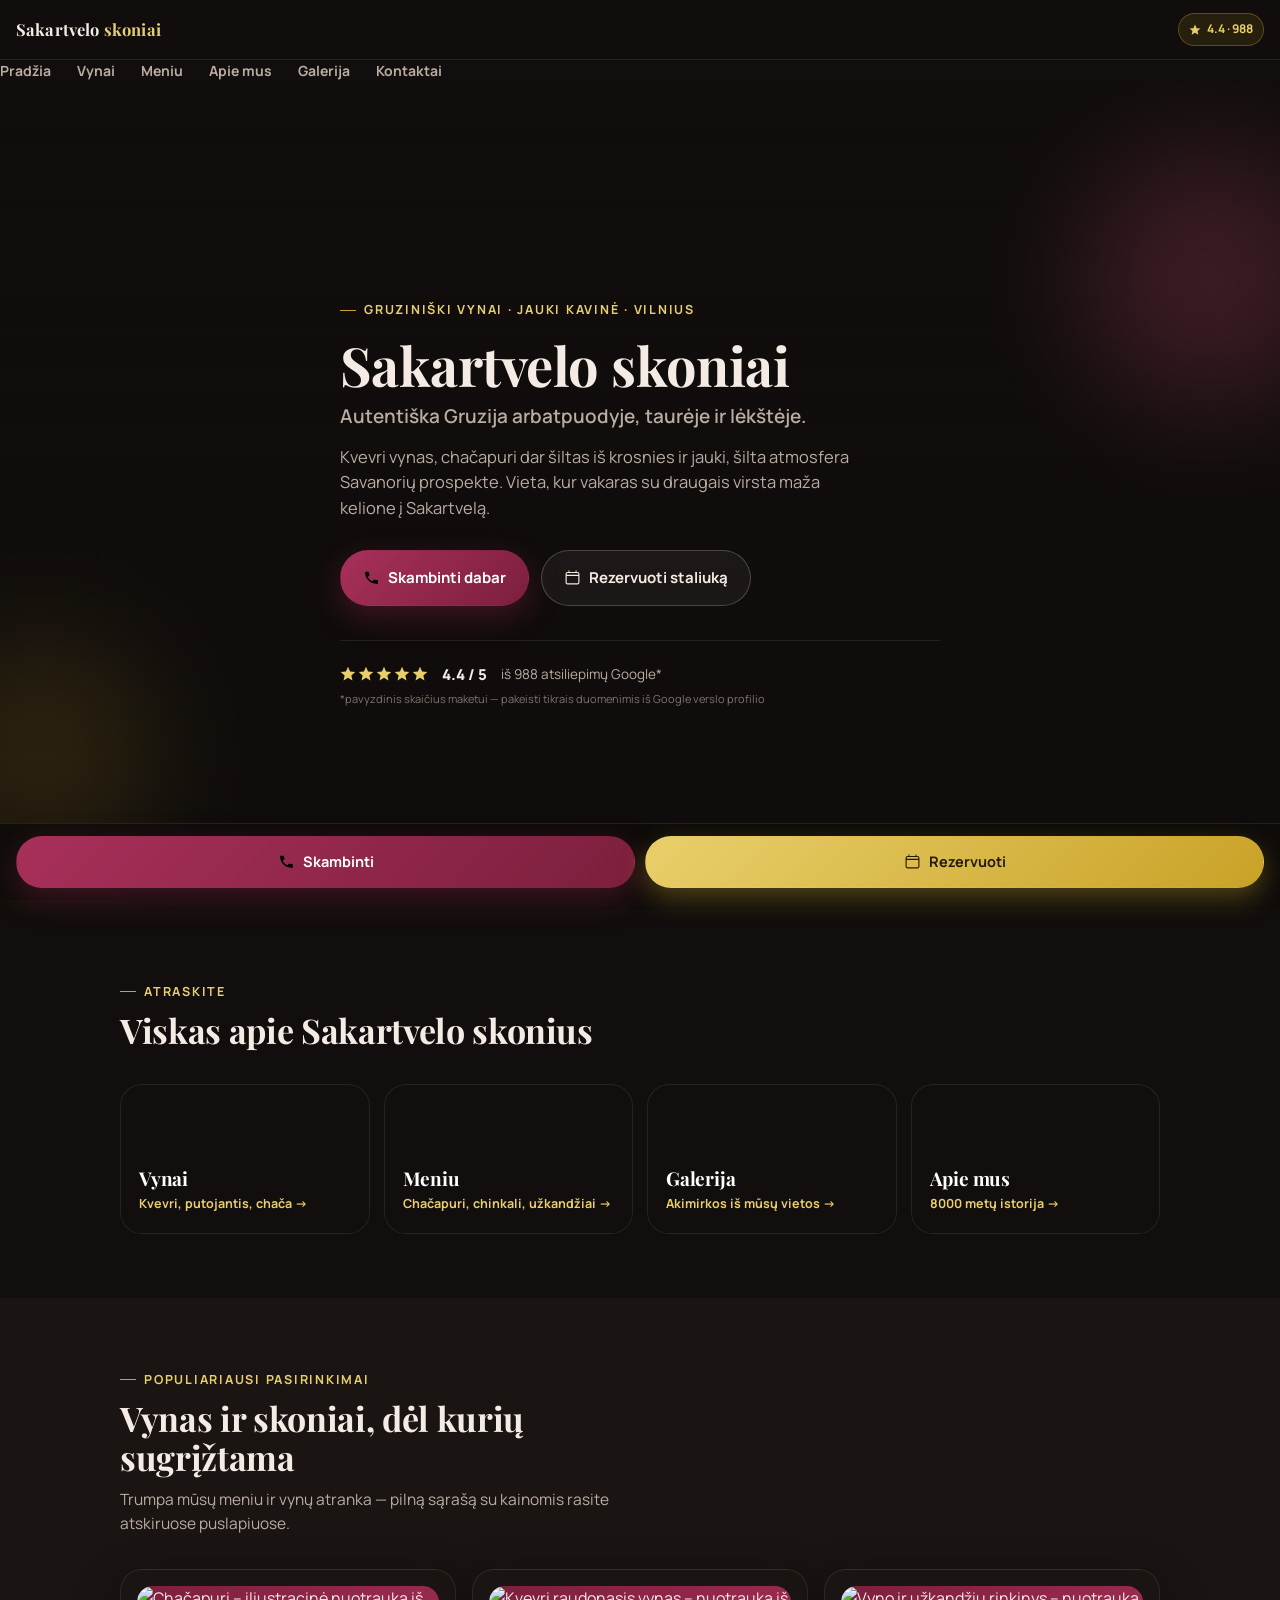
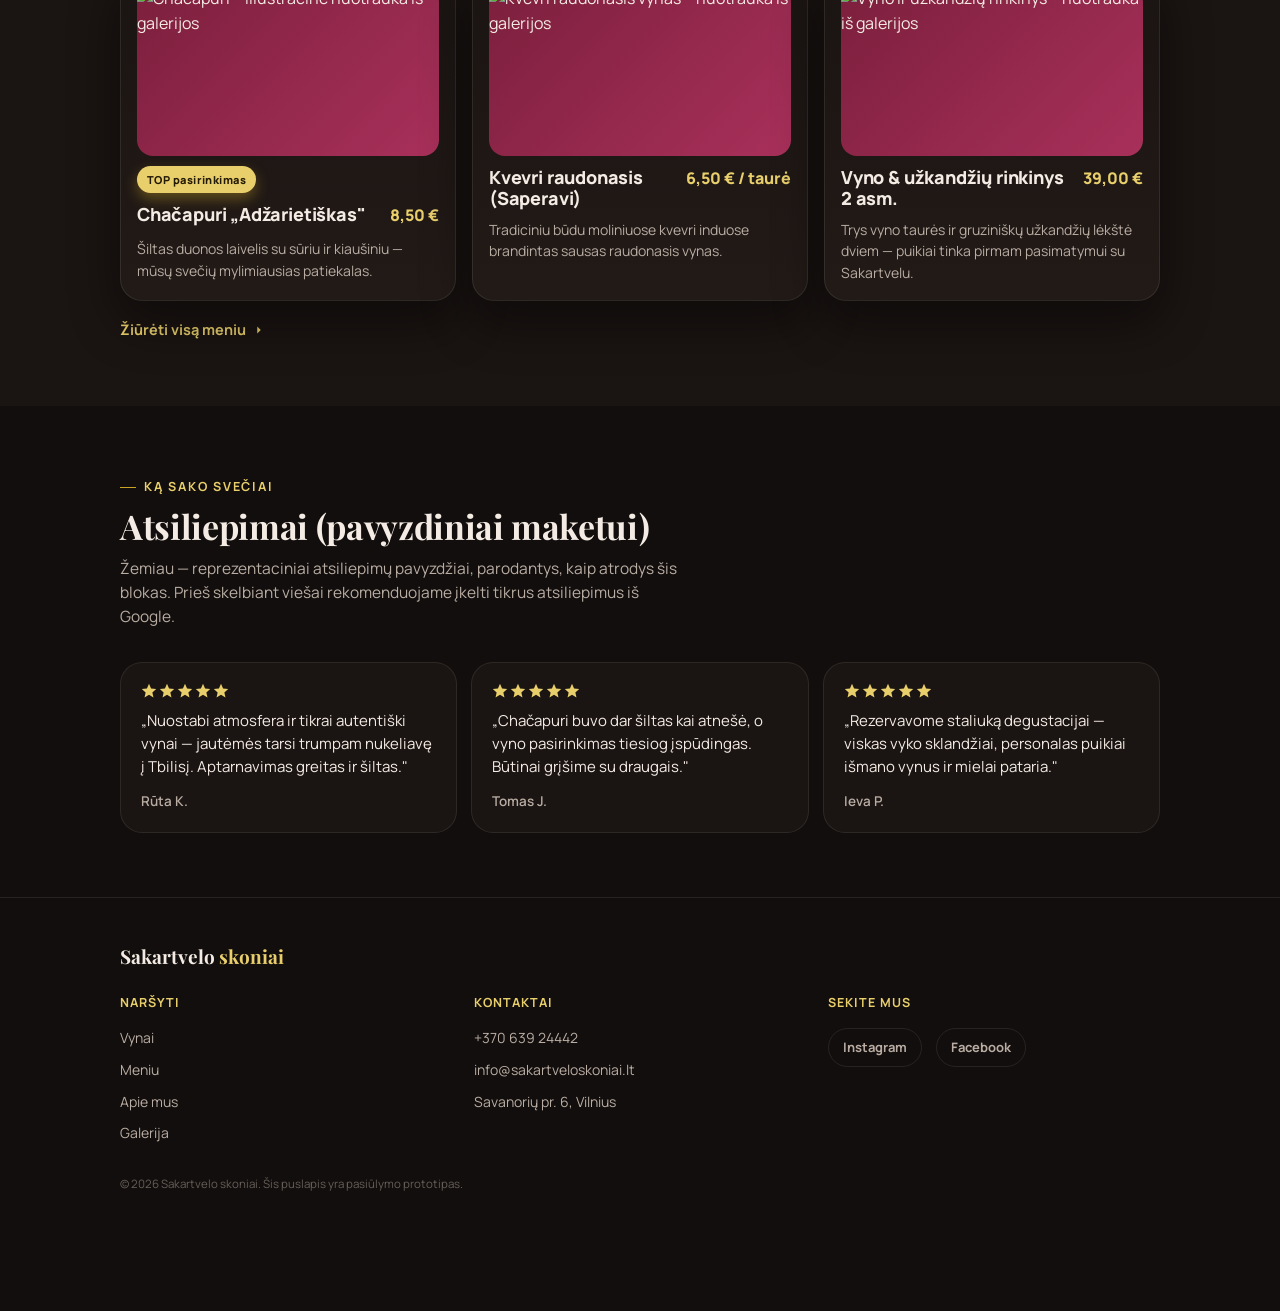
==== index.html @ 4035cf12 "Add files via upload" ====
<!DOCTYPE html>
<html lang="lt">
<head>
<meta charset="UTF-8">
<meta name="viewport" content="width=device-width, initial-scale=1, viewport-fit=cover">
<meta name="theme-color" content="#120e0d">
<title>Sakartvelo skoniai — Gruziniški vynai ir kavinė Vilniuje</title>
<meta name="description" content="Autentiški Gruzijos vynai, chačapuri ir jauki kavinės atmosfera Vilniaus širdyje. Rezervuokite staliuką arba skambinkite dabar.">
<!--
  PROTOTIPAS „Sakartvelo skoniai" svetainei — kelių puslapių maketas, dar nepaskelbtas viešai.
  Žr. README pastabas kontaktai.html apačioje arba pridedamą laišką dėl pavyzdinių/tikrų duomenų sąrašo.
  Nuotraukos šiame makete paimtos iš tikros galerijos www.sakartveloskoniai.lt/galerija/ —
  jos yra autentiškos, bet priskyrimas konkrečiam produktui yra preliminarus (žr. .photo-credit tekstus).
-->
<link rel="preconnect" href="https://fonts.googleapis.com">
<link rel="preconnect" href="https://fonts.gstatic.com" crossorigin>
<link href="https://fonts.googleapis.com/css2?family=Playfair+Display:wght@600;700;800&family=Manrope:wght@400;500;600;700;800&display=swap" rel="stylesheet">
<link rel="stylesheet" href="styles.css">
</head>
<body>

<div class="topbar">
  <a class="logo" href="index.html">Sakartvelo <span>skoniai</span></a>
  <div style="display:flex; align-items:center; gap:10px;">
    <div class="rating-pill" title="Pavyzdinis įvertinimas – pakeisti realiais duomenimis prieš paskelbiant">
      <svg viewBox="0 0 20 20"><path d="M10 1l2.6 5.9 6.4.6-4.8 4.3 1.4 6.2-5.6-3.3-5.6 3.3 1.4-6.2L1 7.5l6.4-.6z"/></svg>
      4.4 · 988
    </div>
    <button class="nav-toggle" aria-label="Meniu" aria-expanded="false"><span></span><span></span><span></span></button>
  </div>
</div>
<nav class="nav-links">
  <a href="index.html">Pradžia</a>
  <a href="vynai.html">Vynai</a>
  <a href="meniu.html">Meniu</a>
  <a href="apie-mus.html">Apie mus</a>
  <a href="galerija.html">Galerija</a>
  <a href="kontaktai.html">Kontaktai</a>
</nav>

<header class="hero has-photo" style="--photo-url:url('https://www.sakartveloskoniai.lt/wp-content/uploads/2023/03/IMG_9547-scaled.jpg');">
  <span class="blob b1" aria-hidden="true"></span>
  <span class="blob b2" aria-hidden="true"></span>
  <div class="wrap hero-content">
    <span class="eyebrow reveal">Gruziniški vynai · Jauki kavinė · Vilnius</span>
    <h1 class="reveal">Sakartvelo skoniai<span class="sub">Autentiška Gruzija arbatpuodyje, taurėje ir lėkštėje.</span></h1>
    <p class="lead reveal">Kvevri vynas, chačapuri dar šiltas iš krosnies ir jauki, šilta atmosfera Savanorių prospekte. Vieta, kur vakaras su draugais virsta maža kelione į Sakartvelą.</p>
    <div class="cta-row reveal">
      <a class="btn btn-primary" href="tel:+37063924442">
        <svg viewBox="0 0 24 24"><path d="M6.6 10.8c1.4 2.8 3.8 5.2 6.6 6.6l2.2-2.2c.3-.3.7-.4 1-.2 1.1.4 2.3.6 3.6.6.6 0 1 .4 1 1V20c0 .6-.4 1-1 1C10.1 21 3 13.9 3 5c0-.6.4-1 1-1h3.5c.6 0 1 .4 1 1 0 1.3.2 2.5.6 3.6.1.4 0 .8-.2 1z"/></svg>
        Skambinti dabar
      </a>
      <a class="btn btn-secondary" href="kontaktai.html#rezervacija">
        <svg viewBox="0 0 24 24"><path d="M7 2v2M17 2v2M3.5 9h17M5 5h14a2 2 0 012 2v12a2 2 0 01-2 2H5a2 2 0 01-2-2V7a2 2 0 012-2z" fill="none" stroke="currentColor" stroke-width="1.6"/></svg>
        Rezervuoti staliuką
      </a>
    </div>
    <div class="trust-row reveal">
      <div class="stars" aria-hidden="true">
        <svg viewBox="0 0 20 20"><path d="M10 1l2.6 5.9 6.4.6-4.8 4.3 1.4 6.2-5.6-3.3-5.6 3.3 1.4-6.2L1 7.5l6.4-.6z"/></svg>
        <svg viewBox="0 0 20 20"><path d="M10 1l2.6 5.9 6.4.6-4.8 4.3 1.4 6.2-5.6-3.3-5.6 3.3 1.4-6.2L1 7.5l6.4-.6z"/></svg>
        <svg viewBox="0 0 20 20"><path d="M10 1l2.6 5.9 6.4.6-4.8 4.3 1.4 6.2-5.6-3.3-5.6 3.3 1.4-6.2L1 7.5l6.4-.6z"/></svg>
        <svg viewBox="0 0 20 20"><path d="M10 1l2.6 5.9 6.4.6-4.8 4.3 1.4 6.2-5.6-3.3-5.6 3.3 1.4-6.2L1 7.5l6.4-.6z"/></svg>
        <svg viewBox="0 0 20 20"><path d="M10 1l2.6 5.9 6.4.6-4.8 4.3 1.4 6.2-5.6-3.3-5.6 3.3 1.4-6.2L1 7.5l6.4-.6z"/></svg>
      </div>
      <span class="num">4.4 / 5</span>
      <span class="muted">iš 988 atsiliepimų Google*</span>
    </div>
    <div class="placeholder-note">*pavyzdinis skaičius maketui — pakeisti tikrais duomenimis iš Google verslo profilio</div>
  </div>
</header>

<!-- ================= QUICK NAV ================= -->
<section>
  <div class="wrap">
    <div class="section-head reveal">
      <span class="eyebrow">Atraskite</span>
      <h2>Viskas apie Sakartvelo skonius</h2>
    </div>
    <div class="quick-grid">
      <a class="quick-card reveal" href="vynai.html" style="background-image:url('https://www.sakartveloskoniai.lt/wp-content/uploads/2023/03/dsc_7108-scaled.jpg');">
        <div><h3>Vynai</h3><span>Kvevri, putojantis, chača →</span></div>
      </a>
      <a class="quick-card reveal" href="meniu.html" style="background-image:url('https://www.sakartveloskoniai.lt/wp-content/uploads/2023/03/pastetas-ir-duoniukai.jpg');">
        <div><h3>Meniu</h3><span>Chačapuri, chinkali, užkandžiai →</span></div>
      </a>
      <a class="quick-card reveal" href="galerija.html" style="background-image:url('https://www.sakartveloskoniai.lt/wp-content/uploads/2023/03/KUZ09722-scaled.jpg');">
        <div><h3>Galerija</h3><span>Akimirkos iš mūsų vietos →</span></div>
      </a>
      <a class="quick-card reveal" href="apie-mus.html" style="background-image:url('https://www.sakartveloskoniai.lt/wp-content/uploads/2023/03/dsc_7660.jpg');">
        <div><h3>Apie mus</h3><span>8000 metų istorija →</span></div>
      </a>
    </div>
  </div>
</section>

<!-- ================= TOP PICKS TEASER ================= -->
<section class="section-alt">
  <div class="wrap">
    <div class="section-head reveal">
      <span class="eyebrow">Populiariausi pasirinkimai</span>
      <h2>Vynas ir skoniai, dėl kurių sugrįžtama</h2>
      <p>Trumpa mūsų meniu ir vynų atranka — pilną sąrašą su kainomis rasite atskiruose puslapiuose.</p>
    </div>
    <div class="menu-grid">
      <div class="menu-card reveal">
        <div class="photo"><img src="https://www.sakartveloskoniai.lt/wp-content/uploads/2023/03/KUZ07959-scaled.jpg" alt="Chačapuri – iliustracinė nuotrauka iš galerijos" loading="lazy"></div>
        <span class="top-tag" style="position:static; align-self:flex-start;">TOP pasirinkimas</span>
        <div class="row"><h3>Chačapuri „Adžarietiškas"</h3><span class="price">8,50 €</span></div>
        <p>Šiltas duonos laivelis su sūriu ir kiaušiniu — mūsų svečių mylimiausias patiekalas.</p>
      </div>
      <div class="menu-card reveal">
        <div class="photo"><img src="https://www.sakartveloskoniai.lt/wp-content/uploads/2023/03/dsc_7108-scaled.jpg" alt="Kvevri raudonasis vynas – nuotrauka iš galerijos" loading="lazy"></div>
        <div class="row"><h3>Kvevri raudonasis (Saperavi)</h3><span class="price">6,50 € / taurė</span></div>
        <p>Tradiciniu būdu moliniuose kvevri induose brandintas sausas raudonasis vynas.</p>
      </div>
      <div class="menu-card reveal">
        <div class="photo"><img src="https://www.sakartveloskoniai.lt/wp-content/uploads/2023/03/sakartvelo-skoniai-scaled.jpg" alt="Vyno ir užkandžių rinkinys – nuotrauka iš galerijos" loading="lazy"></div>
        <div class="row"><h3>Vyno & užkandžių rinkinys 2 asm.</h3><span class="price">39,00 €</span></div>
        <p>Trys vyno taurės ir gruziniškų užkandžių lėkštė dviem — puikiai tinka pirmam pasimatymui su Sakartvelu.</p>
      </div>
    </div>
    <a class="link-more reveal" href="meniu.html">Žiūrėti visą meniu <svg viewBox="0 0 24 24"><path d="M9 6l6 6-6 6"/></svg></a>
  </div>
</section>

<!-- ================= REVIEWS ================= -->
<section id="atsiliepimai">
  <div class="wrap">
    <div class="section-head reveal">
      <span class="eyebrow">Ką sako svečiai</span>
      <h2>Atsiliepimai (pavyzdiniai maketui)</h2>
      <p>Žemiau — reprezentaciniai atsiliepimų pavyzdžiai, parodantys, kaip atrodys šis blokas. Prieš skelbiant viešai rekomenduojame įkelti tikrus atsiliepimus iš Google.</p>
    </div>
    <div class="review-grid">
      <div class="review-card reveal">
        <div class="stars" aria-hidden="true"><svg viewBox="0 0 20 20"><path d="M10 1l2.6 5.9 6.4.6-4.8 4.3 1.4 6.2-5.6-3.3-5.6 3.3 1.4-6.2L1 7.5l6.4-.6z"/></svg><svg viewBox="0 0 20 20"><path d="M10 1l2.6 5.9 6.4.6-4.8 4.3 1.4 6.2-5.6-3.3-5.6 3.3 1.4-6.2L1 7.5l6.4-.6z"/></svg><svg viewBox="0 0 20 20"><path d="M10 1l2.6 5.9 6.4.6-4.8 4.3 1.4 6.2-5.6-3.3-5.6 3.3 1.4-6.2L1 7.5l6.4-.6z"/></svg><svg viewBox="0 0 20 20"><path d="M10 1l2.6 5.9 6.4.6-4.8 4.3 1.4 6.2-5.6-3.3-5.6 3.3 1.4-6.2L1 7.5l6.4-.6z"/></svg><svg viewBox="0 0 20 20"><path d="M10 1l2.6 5.9 6.4.6-4.8 4.3 1.4 6.2-5.6-3.3-5.6 3.3 1.4-6.2L1 7.5l6.4-.6z"/></svg></div>
        <p class="quote">„Nuostabi atmosfera ir tikrai autentiški vynai — jautėmės tarsi trumpam nukeliavę į Tbilisį. Aptarnavimas greitas ir šiltas."</p>
        <div class="who">Rūta K.</div>
      </div>
      <div class="review-card reveal">
        <div class="stars" aria-hidden="true"><svg viewBox="0 0 20 20"><path d="M10 1l2.6 5.9 6.4.6-4.8 4.3 1.4 6.2-5.6-3.3-5.6 3.3 1.4-6.2L1 7.5l6.4-.6z"/></svg><svg viewBox="0 0 20 20"><path d="M10 1l2.6 5.9 6.4.6-4.8 4.3 1.4 6.2-5.6-3.3-5.6 3.3 1.4-6.2L1 7.5l6.4-.6z"/></svg><svg viewBox="0 0 20 20"><path d="M10 1l2.6 5.9 6.4.6-4.8 4.3 1.4 6.2-5.6-3.3-5.6 3.3 1.4-6.2L1 7.5l6.4-.6z"/></svg><svg viewBox="0 0 20 20"><path d="M10 1l2.6 5.9 6.4.6-4.8 4.3 1.4 6.2-5.6-3.3-5.6 3.3 1.4-6.2L1 7.5l6.4-.6z"/></svg><svg viewBox="0 0 20 20"><path d="M10 1l2.6 5.9 6.4.6-4.8 4.3 1.4 6.2-5.6-3.3-5.6 3.3 1.4-6.2L1 7.5l6.4-.6z"/></svg></div>
        <p class="quote">„Chačapuri buvo dar šiltas kai atnešė, o vyno pasirinkimas tiesiog įspūdingas. Būtinai grįšime su draugais."</p>
        <div class="who">Tomas J.</div>
      </div>
      <div class="review-card reveal">
        <div class="stars" aria-hidden="true"><svg viewBox="0 0 20 20"><path d="M10 1l2.6 5.9 6.4.6-4.8 4.3 1.4 6.2-5.6-3.3-5.6 3.3 1.4-6.2L1 7.5l6.4-.6z"/></svg><svg viewBox="0 0 20 20"><path d="M10 1l2.6 5.9 6.4.6-4.8 4.3 1.4 6.2-5.6-3.3-5.6 3.3 1.4-6.2L1 7.5l6.4-.6z"/></svg><svg viewBox="0 0 20 20"><path d="M10 1l2.6 5.9 6.4.6-4.8 4.3 1.4 6.2-5.6-3.3-5.6 3.3 1.4-6.2L1 7.5l6.4-.6z"/></svg><svg viewBox="0 0 20 20"><path d="M10 1l2.6 5.9 6.4.6-4.8 4.3 1.4 6.2-5.6-3.3-5.6 3.3 1.4-6.2L1 7.5l6.4-.6z"/></svg><svg viewBox="0 0 20 20"><path d="M10 1l2.6 5.9 6.4.6-4.8 4.3 1.4 6.2-5.6-3.3-5.6 3.3 1.4-6.2L1 7.5l6.4-.6z"/></svg></div>
        <p class="quote">„Rezervavome staliuką degustacijai — viskas vyko sklandžiai, personalas puikiai išmano vynus ir mielai pataria."</p>
        <div class="who">Ieva P.</div>
      </div>
    </div>
  </div>
</section>

<!-- ================= FOOTER ================= -->
<footer>
  <div class="wrap">
    <div class="f-logo">Sakartvelo <span>skoniai</span></div>
    <div class="f-cols">
      <div>
        <h4>Naršyti</h4>
        <a href="vynai.html">Vynai</a>
        <a href="meniu.html">Meniu</a>
        <a href="apie-mus.html">Apie mus</a>
        <a href="galerija.html">Galerija</a>
      </div>
      <div>
        <h4>Kontaktai</h4>
        <a href="tel:+37063924442">+370 639 24442</a>
        <a href="mailto:info@sakartveloskoniai.lt">info@sakartveloskoniai.lt</a>
        <a href="kontaktai.html">Savanorių pr. 6, Vilnius</a>
      </div>
      <div>
        <h4>Sekite mus</h4>
        <div class="f-social">
          <a href="https://www.instagram.com/sakartvelo_skoniai" target="_blank" rel="noopener">Instagram</a>
          <a href="https://www.facebook.com/Sakartveloskoniai" target="_blank" rel="noopener">Facebook</a>
        </div>
      </div>
    </div>
    <p class="fine">© 2026 Sakartvelo skoniai. Šis puslapis yra pasiūlymo prototipas.</p>
  </div>
</footer>

<div class="sticky-cta">
  <a class="btn btn-primary" href="tel:+37063924442">
    <svg viewBox="0 0 24 24"><path d="M6.6 10.8c1.4 2.8 3.8 5.2 6.6 6.6l2.2-2.2c.3-.3.7-.4 1-.2 1.1.4 2.3.6 3.6.6.6 0 1 .4 1 1V20c0 .6-.4 1-1 1C10.1 21 3 13.9 3 5c0-.6.4-1 1-1h3.5c.6 0 1 .4 1 1 0 1.3.2 2.5.6 3.6.1.4 0 .8-.2 1z"/></svg>
    Skambinti
  </a>
  <a class="btn btn-gold" href="kontaktai.html#rezervacija">
    <svg viewBox="0 0 24 24"><path d="M7 2v2M17 2v2M3.5 9h17M5 5h14a2 2 0 012 2v12a2 2 0 01-2 2H5a2 2 0 01-2-2V7a2 2 0 012-2z" fill="none" stroke="currentColor" stroke-width="1.6"/></svg>
    Rezervuoti
  </a>
</div>

<script src="script.js"></script>
</body>
</html>
---- styles.css ----
/* ===================================================================
   Sakartvelo skoniai — shared styles for the multi-page prototype.
   =================================================================== */
:root{
  --bg:#120e0d;
  --bg-alt:#1a1412;
  --bg-alt-2:#221a17;
  --wine:#7c1f3d;
  --wine-light:#a8305a;
  --wine-glow:#ff5f8f;
  --gold:#c9a227;
  --gold-light:#e9cf6b;
  --text:#f4ece4;
  --text-muted:#b9ada3;
  --border:rgba(244,236,228,0.09);
  --shadow:0 20px 50px rgba(0,0,0,0.45);
  --radius-lg:22px;
  --radius-md:16px;
  --radius-sm:12px;
  --bar-h:78px;
  --nav-h:60px;
}

*{box-sizing:border-box; margin:0; padding:0;}
html{-webkit-text-size-adjust:100%; scroll-behavior:smooth;}
@media (prefers-reduced-motion: reduce){
  html{scroll-behavior:auto;}
  *{animation-duration:0.001ms !important; animation-iteration-count:1 !important; transition-duration:0.001ms !important;}
}

body{
  background:var(--bg);
  color:var(--text);
  font-family:'Manrope', system-ui, -apple-system, "Segoe UI", sans-serif;
  line-height:1.55;
  overflow-x:hidden;
  padding-bottom:calc(var(--bar-h) + env(safe-area-inset-bottom));
  padding-top:var(--nav-h);
  -webkit-font-smoothing:antialiased;
}

img{max-width:100%; display:block;}
a{color:inherit;}
button{font-family:inherit;}

h1,h2,h3{
  font-family:'Playfair Display', Georgia, serif;
  font-weight:700;
  line-height:1.15;
  letter-spacing:-0.01em;
}

.wrap{
  width:100%;
  max-width:1080px;
  margin:0 auto;
  padding:0 20px;
}

.eyebrow{
  display:inline-flex;
  align-items:center;
  gap:8px;
  font-size:12.5px;
  font-weight:700;
  letter-spacing:0.14em;
  text-transform:uppercase;
  color:var(--gold-light);
}
.eyebrow::before{
  content:"";
  width:16px; height:1px;
  background:var(--gold);
  display:inline-block;
}

/* ---------- Top nav ---------- */
.topbar{
  position:fixed; top:0; left:0; right:0; z-index:300;
  height:var(--nav-h);
  display:flex; align-items:center; justify-content:space-between;
  padding:0 16px;
  background:rgba(18,14,13,0.82);
  backdrop-filter:blur(14px);
  -webkit-backdrop-filter:blur(14px);
  border-bottom:1px solid var(--border);
}
.topbar .logo{
  font-family:'Playfair Display', serif;
  font-weight:700;
  font-size:16.5px;
  letter-spacing:0.01em;
  white-space:nowrap;
  text-decoration:none;
}
.topbar .logo span{color:var(--gold-light);}

.nav-toggle{
  display:flex; flex-direction:column; justify-content:center; gap:5px;
  width:38px; height:38px;
  background:rgba(244,236,228,0.06);
  border:1px solid var(--border);
  border-radius:10px;
  cursor:pointer;
}
.nav-toggle span{width:16px; height:2px; background:var(--text); margin:0 auto; border-radius:2px;}

.nav-links{
  position:fixed;
  top:var(--nav-h); left:0; right:0;
  background:rgba(15,12,11,0.98);
  backdrop-filter:blur(16px);
  border-bottom:1px solid var(--border);
  display:flex; flex-direction:column;
  padding:8px 16px 18px;
  transform:translateY(-8px);
  opacity:0;
  pointer-events:none;
  transition:opacity .2s ease, transform .2s ease;
  z-index:290;
}
.nav-links.open{opacity:1; transform:translateY(0); pointer-events:auto;}
.nav-links a{
  padding:13px 6px;
  font-weight:700;
  font-size:15px;
  border-bottom:1px solid var(--border);
  text-decoration:none;
  color:var(--text-muted);
}
.nav-links a:last-child{border-bottom:none;}
.nav-links a.active, .nav-links a:hover{color:var(--gold-light);}

@media (min-width:860px){
  .nav-toggle{display:none;}
  .nav-links{
    position:static;
    flex-direction:row;
    background:none;
    backdrop-filter:none;
    border:none;
    padding:0;
    opacity:1; transform:none; pointer-events:auto;
    gap:26px;
  }
  .nav-links a{padding:0; border-bottom:none; font-size:14px;}
  .nav-links a.active{color:var(--gold-light);}
  .nav-links a.active::after{
    content:""; display:block; height:2px; margin-top:4px;
    background:var(--gold);
  }
}

.rating-pill{
  display:flex; align-items:center; gap:6px;
  background:rgba(201,162,39,0.12);
  border:1px solid rgba(201,162,39,0.35);
  color:var(--gold-light);
  font-size:12px; font-weight:700;
  padding:6px 10px;
  border-radius:999px;
  white-space:nowrap;
}
.rating-pill svg{width:12px; height:12px; fill:var(--gold-light);}

/* ---------- Hero (home) ---------- */
.hero{
  position:relative;
  min-height:100svh;
  min-height:92vh;
  display:flex;
  flex-direction:column;
  justify-content:center;
  padding:64px 0 56px;
  overflow:hidden;
  isolation:isolate;
}
.hero::before{
  content:"";
  position:absolute; inset:-10%;
  background:
    radial-gradient(60% 45% at 18% 12%, rgba(124,31,61,0.55), transparent 60%),
    radial-gradient(55% 40% at 88% 8%, rgba(201,162,39,0.22), transparent 60%),
    radial-gradient(70% 55% at 50% 100%, rgba(124,31,61,0.35), transparent 60%),
    linear-gradient(180deg, #150f0e 0%, #0f0c0b 100%);
  z-index:-2;
}
.hero.has-photo::before{
  background:
    linear-gradient(180deg, rgba(15,12,11,0.55) 0%, rgba(15,12,11,0.92) 85%),
    var(--photo-url, none);
  background-size:cover;
  background-position:center;
}
.hero .blob{
  position:absolute; border-radius:50%; filter:blur(60px); opacity:0.5; z-index:-1;
  animation:float 14s ease-in-out infinite;
}
.hero .blob.b1{width:260px; height:260px; background:var(--wine-glow); top:8%; right:-60px; opacity:0.18;}
.hero .blob.b2{width:220px; height:220px; background:var(--gold); bottom:6%; left:-70px; opacity:0.16; animation-delay:-6s;}
@keyframes float{
  0%,100%{transform:translateY(0) translateX(0);}
  50%{transform:translateY(-22px) translateX(14px);}
}

.hero-content{max-width:640px;}
.hero h1{
  font-size:clamp(34px, 8.5vw, 54px);
  margin:14px 0 16px;
}
.hero h1 .sub{
  display:block;
  font-family:'Manrope', sans-serif;
  font-weight:600;
  font-size:clamp(15px, 3.6vw, 19px);
  color:var(--text-muted);
  margin-top:10px;
  letter-spacing:0;
}
.hero p.lead{
  font-size:16.5px;
  color:var(--text-muted);
  max-width:52ch;
  margin-bottom:30px;
}

/* ---------- Page hero (inner pages: shorter, with photo) ---------- */
.page-hero{
  position:relative;
  min-height:46vh;
  display:flex; flex-direction:column; justify-content:flex-end;
  padding:40px 0 34px;
  isolation:isolate;
  overflow:hidden;
}
.page-hero::before{
  content:"";
  position:absolute; inset:0;
  background:
    linear-gradient(180deg, rgba(15,12,11,0.35) 0%, rgba(15,12,11,0.96) 92%),
    var(--photo-url);
  background-size:cover;
  background-position:var(--photo-pos, center);
  z-index:-1;
}
.page-hero h1{font-size:clamp(30px, 7vw, 44px);}
.page-hero p{color:var(--text-muted); margin-top:10px; max-width:56ch; font-size:15.5px;}

.cta-row{display:flex; gap:12px; flex-wrap:wrap;}
.btn{
  display:inline-flex; align-items:center; justify-content:center; gap:8px;
  font-family:'Manrope', sans-serif;
  font-weight:700;
  font-size:15px;
  padding:15px 22px;
  border-radius:999px;
  border:1px solid transparent;
  cursor:pointer;
  text-decoration:none;
  transition:transform .18s ease, box-shadow .18s ease, background .18s ease;
  white-space:nowrap;
}
.btn:active{transform:scale(0.96);}
.btn-primary{
  background:linear-gradient(135deg, var(--wine-light), var(--wine));
  color:#fff;
  box-shadow:0 10px 30px rgba(124,31,61,0.45);
}
.btn-primary:hover{box-shadow:0 14px 36px rgba(124,31,61,0.6);}
.btn-secondary{
  background:rgba(244,236,228,0.05);
  border-color:rgba(244,236,228,0.22);
  color:var(--text);
}
.btn-secondary:hover{background:rgba(244,236,228,0.1);}
.btn-gold{
  background:linear-gradient(135deg, var(--gold-light), var(--gold));
  color:#241b06;
  box-shadow:0 10px 26px rgba(201,162,39,0.35);
}
.btn svg{width:17px; height:17px; flex-shrink:0;}

.trust-row{
  display:flex; align-items:center; gap:14px; flex-wrap:wrap;
  margin-top:34px;
  padding-top:22px;
  border-top:1px solid var(--border);
}
.stars{display:flex; gap:2px;}
.stars svg{width:16px; height:16px; fill:var(--gold-light);}
.trust-row .num{font-weight:800; font-size:15px;}
.trust-row .muted{color:var(--text-muted); font-size:13.5px;}
.placeholder-note{
  font-size:11px; color:var(--text-muted); opacity:0.65; margin-top:4px;
}

/* ---------- Reveal animation (progressive enhancement) ---------- */
.reveal{opacity:1; transform:none;}
.js .reveal{opacity:0; transform:translateY(28px); transition:opacity .7s cubic-bezier(.2,.7,.3,1), transform .7s cubic-bezier(.2,.7,.3,1);}
.js .reveal.is-visible{opacity:1; transform:translateY(0);}

/* ---------- Section shared ---------- */
section{padding:64px 0;}
.section-head{margin-bottom:34px; max-width:560px;}
.section-head h2{font-size:clamp(26px, 6vw, 34px); margin-top:10px;}
.section-head p{color:var(--text-muted); margin-top:10px; font-size:15.5px;}
.section-alt{background:var(--bg-alt);}

.link-more{
  display:inline-flex; align-items:center; gap:6px;
  color:var(--gold-light); font-weight:700; font-size:14.5px;
  text-decoration:none; margin-top:18px;
}
.link-more svg{width:14px; height:14px; fill:var(--gold-light);}

/* ---------- Quick nav cards (home) ---------- */
.quick-grid{display:grid; grid-template-columns:1fr; gap:14px;}
.quick-card{
  position:relative;
  border-radius:var(--radius-lg);
  overflow:hidden;
  height:150px;
  border:1px solid var(--border);
  text-decoration:none;
  display:flex; align-items:flex-end;
  padding:18px;
  background-size:cover;
  background-position:center;
  isolation:isolate;
}
.quick-card::before{
  content:"";
  position:absolute; inset:0;
  background:linear-gradient(180deg, rgba(18,14,13,0.15), rgba(18,14,13,0.92));
  z-index:-1;
}
.quick-card h3{font-size:19px; color:#fff;}
.quick-card span{font-size:12.5px; color:var(--gold-light); font-weight:700;}
@media (min-width:640px){ .quick-grid{grid-template-columns:repeat(2,1fr);} }
@media (min-width:960px){ .quick-grid{grid-template-columns:repeat(4,1fr);} }

/* ---------- Menu / product cards ---------- */
.menu-grid{
  display:grid;
  grid-template-columns:1fr;
  gap:16px;
}
.menu-card{
  position:relative;
  background:linear-gradient(180deg, var(--bg-alt), var(--bg-alt-2));
  border:1px solid var(--border);
  border-radius:var(--radius-lg);
  padding:16px;
  display:flex;
  flex-direction:column;
  gap:10px;
  box-shadow:var(--shadow);
}
.menu-card .photo{
  width:100%; height:170px;
  border-radius:var(--radius-md);
  position:relative;
  overflow:hidden;
  background:linear-gradient(135deg, var(--wine), var(--wine-light));
}
.menu-card .photo img{
  width:100%; height:100%; object-fit:cover;
  transition:transform .5s ease;
}
.menu-card:hover .photo img{transform:scale(1.05);}
.menu-card .top-tag{
  position:absolute; top:12px; left:12px; z-index:2;
  background:var(--gold-light);
  color:#241b06;
  font-size:11px; font-weight:800;
  letter-spacing:0.04em;
  padding:5px 10px;
  border-radius:999px;
  box-shadow:0 6px 14px rgba(201,162,39,0.4);
}
.menu-card .row{display:flex; justify-content:space-between; align-items:baseline; gap:10px;}
.menu-card h3{font-size:18px; font-family:'Manrope',sans-serif; font-weight:800;}
.menu-card .price{font-weight:800; color:var(--gold-light); font-size:16px; white-space:nowrap;}
.menu-card p{color:var(--text-muted); font-size:14px;}
.photo-credit{font-size:10.5px; color:rgba(185,173,163,0.55); margin-top:-4px;}

@media (min-width:640px){ .menu-grid{grid-template-columns:repeat(2,1fr);} }
@media (min-width:960px){ .menu-grid{grid-template-columns:repeat(3,1fr);} }

/* ---------- About / stats ---------- */
.about-grid{display:grid; grid-template-columns:1fr; gap:30px; align-items:center;}
.about-text p{color:var(--text-muted); font-size:15.5px; margin-top:14px;}
.stat-row{display:grid; grid-template-columns:repeat(3,1fr); gap:10px; margin-top:26px;}
.stat{
  background:var(--bg-alt);
  border:1px solid var(--border);
  border-radius:var(--radius-md);
  padding:16px 10px;
  text-align:center;
}
.stat .n{font-family:'Playfair Display',serif; font-size:22px; color:var(--gold-light); font-weight:700;}
.stat .l{font-size:11.5px; color:var(--text-muted); margin-top:4px; line-height:1.3;}
@media (min-width:860px){ .about-grid{grid-template-columns:1.1fr 0.9fr;} }
.about-card{
  background:linear-gradient(160deg, rgba(124,31,61,0.25), rgba(201,162,39,0.08));
  border:1px solid var(--border);
  border-radius:var(--radius-lg);
  padding:26px;
  box-shadow:var(--shadow);
}
.about-card .quote{font-family:'Playfair Display',serif; font-size:20px; line-height:1.4;}
.about-card .who{margin-top:14px; color:var(--text-muted); font-size:13.5px;}
.about-photo{
  width:100%; border-radius:var(--radius-lg); overflow:hidden; margin-top:20px;
  border:1px solid var(--border);
}
.about-photo img{width:100%; height:100%; object-fit:cover; max-height:320px;}

/* ---------- Reviews ---------- */
.review-grid{display:grid; grid-template-columns:1fr; gap:14px;}
.review-card{
  background:var(--bg-alt);
  border:1px solid var(--border);
  border-radius:var(--radius-lg);
  padding:20px;
}
.review-card .stars{margin-bottom:10px;}
.review-card p.quote{font-size:15px; color:var(--text);}
.review-card .who{margin-top:12px; font-size:13.5px; color:var(--text-muted); font-weight:600;}
@media (min-width:800px){ .review-grid{grid-template-columns:repeat(3,1fr);} }

/* ---------- Visit / map ---------- */
.visit-grid{display:grid; grid-template-columns:1fr; gap:18px;}
.info-card{
  background:var(--bg-alt);
  border:1px solid var(--border);
  border-radius:var(--radius-lg);
  padding:22px;
}
.info-row{display:flex; gap:14px; padding:12px 0; border-bottom:1px solid var(--border);}
.info-row:last-child{border-bottom:none;}
.info-row .ic{
  width:38px; height:38px; flex-shrink:0;
  border-radius:10px;
  background:rgba(201,162,39,0.12);
  display:flex; align-items:center; justify-content:center;
}
.info-row .ic svg{width:18px; height:18px; fill:var(--gold-light);}
.info-row .t{font-weight:700; font-size:14.5px;}
.info-row .d{color:var(--text-muted); font-size:14px; margin-top:2px;}
.map-frame{
  border-radius:var(--radius-lg);
  overflow:hidden;
  border:1px solid var(--border);
  height:280px;
}
.map-frame iframe{width:100%; height:100%; border:0; filter:grayscale(0.15) contrast(1.05);}
@media (min-width:860px){ .visit-grid{grid-template-columns:1fr 1.15fr;} }

/* ---------- Reservation form ---------- */
.form-card{
  background:linear-gradient(180deg, var(--bg-alt), var(--bg-alt-2));
  border:1px solid var(--border);
  border-radius:var(--radius-lg);
  padding:26px 22px;
  box-shadow:var(--shadow);
}
.field-grid{display:grid; grid-template-columns:1fr; gap:14px; margin-top:20px;}
@media (min-width:640px){
  .field-grid{grid-template-columns:1fr 1fr;}
  .field-grid .full{grid-column:1/-1;}
}
label{display:block; font-size:13px; font-weight:700; margin-bottom:6px; color:var(--text-muted);}
input, textarea{
  width:100%;
  background:rgba(244,236,228,0.05);
  border:1px solid var(--border);
  border-radius:var(--radius-sm);
  padding:13px 14px;
  color:var(--text);
  font-family:inherit;
  font-size:15px;
  transition:border-color .15s ease, background .15s ease;
}
input::placeholder, textarea::placeholder{color:rgba(185,173,163,0.55);}
input:focus, textarea:focus{
  outline:none;
  border-color:var(--gold);
  background:rgba(201,162,39,0.06);
}
textarea{resize:vertical; min-height:90px;}
.form-submit{margin-top:20px; width:100%;}
.form-note{font-size:12px; color:var(--text-muted); margin-top:12px; text-align:center;}
.success-panel{display:none; text-align:center; padding:30px 10px;}
.success-panel.show{display:block;}
.success-panel .check{
  width:56px; height:56px; border-radius:50%;
  background:rgba(201,162,39,0.15);
  display:flex; align-items:center; justify-content:center;
  margin:0 auto 16px;
}
.success-panel .check svg{width:26px; height:26px; fill:var(--gold-light);}
.success-panel h3{font-size:20px; margin-bottom:8px;}
.success-panel p{color:var(--text-muted); font-size:14.5px;}

/* ---------- Gallery page ---------- */
.gallery-grid{
  display:grid;
  grid-template-columns:repeat(2, 1fr);
  gap:8px;
}
.gallery-grid figure{
  margin:0; border-radius:var(--radius-md); overflow:hidden;
  aspect-ratio:1/1; background:var(--bg-alt); border:1px solid var(--border);
  cursor:zoom-in;
}
.gallery-grid img{width:100%; height:100%; object-fit:cover; transition:transform .4s ease, opacity .3s ease;}
.gallery-grid figure:hover img{transform:scale(1.06);}
@media (min-width:640px){ .gallery-grid{grid-template-columns:repeat(3,1fr);} }
@media (min-width:960px){ .gallery-grid{grid-template-columns:repeat(4,1fr); gap:10px;} }

.lightbox{
  position:fixed; inset:0; z-index:500;
  background:rgba(8,6,5,0.94);
  display:none;
  align-items:center; justify-content:center;
  padding:30px 16px;
  backdrop-filter:blur(6px);
}
.lightbox.open{display:flex;}
.lightbox img{max-width:100%; max-height:82vh; border-radius:var(--radius-md); box-shadow:0 20px 60px rgba(0,0,0,0.6);}
.lightbox-close{
  position:absolute; top:18px; right:18px;
  width:42px; height:42px; border-radius:50%;
  background:rgba(244,236,228,0.1); border:1px solid var(--border);
  color:var(--text); font-size:20px; display:flex; align-items:center; justify-content:center;
  cursor:pointer;
}
.lightbox-nav{
  position:absolute; top:50%; transform:translateY(-50%);
  width:44px; height:44px; border-radius:50%;
  background:rgba(244,236,228,0.1); border:1px solid var(--border);
  color:var(--text); font-size:22px; display:flex; align-items:center; justify-content:center;
  cursor:pointer;
}
.lightbox-nav.prev{left:14px;}
.lightbox-nav.next{right:14px;}

/* ---------- Footer ---------- */
footer{padding:44px 0 40px; border-top:1px solid var(--border);}
footer .f-logo{font-family:'Playfair Display',serif; font-weight:700; font-size:19px;}
footer .f-logo span{color:var(--gold-light);}
footer p{color:var(--text-muted); font-size:13.5px; margin-top:10px;}
.f-cols{display:grid; grid-template-columns:1fr; gap:22px; margin-top:22px;}
.f-cols h4{font-size:12.5px; text-transform:uppercase; letter-spacing:0.08em; color:var(--gold-light); margin-bottom:10px;}
.f-cols a{display:block; color:var(--text-muted); font-size:14px; padding:5px 0; text-decoration:none;}
.f-cols a:hover{color:var(--text);}
@media (min-width:640px){ .f-cols{grid-template-columns:repeat(3,1fr);} }
.f-social{display:flex; gap:14px; margin-top:16px;}
.f-social a{
  font-size:13px; font-weight:700; color:var(--text-muted);
  border:1px solid var(--border); padding:8px 14px; border-radius:999px;
  text-decoration:none; transition:color .15s ease, border-color .15s ease;
}
.f-social a:hover{color:var(--gold-light); border-color:var(--gold);}
footer .fine{margin-top:26px; font-size:11.5px; color:rgba(185,173,163,0.5);}

/* ---------- Sticky bottom CTA bar ---------- */
.sticky-cta{
  position:fixed; left:0; right:0; bottom:0; z-index:250;
  display:flex; gap:10px;
  padding:12px 16px calc(12px + env(safe-area-inset-bottom));
  background:rgba(15,12,11,0.86);
  backdrop-filter:blur(16px);
  -webkit-backdrop-filter:blur(16px);
  border-top:1px solid var(--border);
}
.sticky-cta .btn{flex:1; padding:14px 12px; font-size:14.5px;}

::selection{background:var(--wine); color:#fff;}
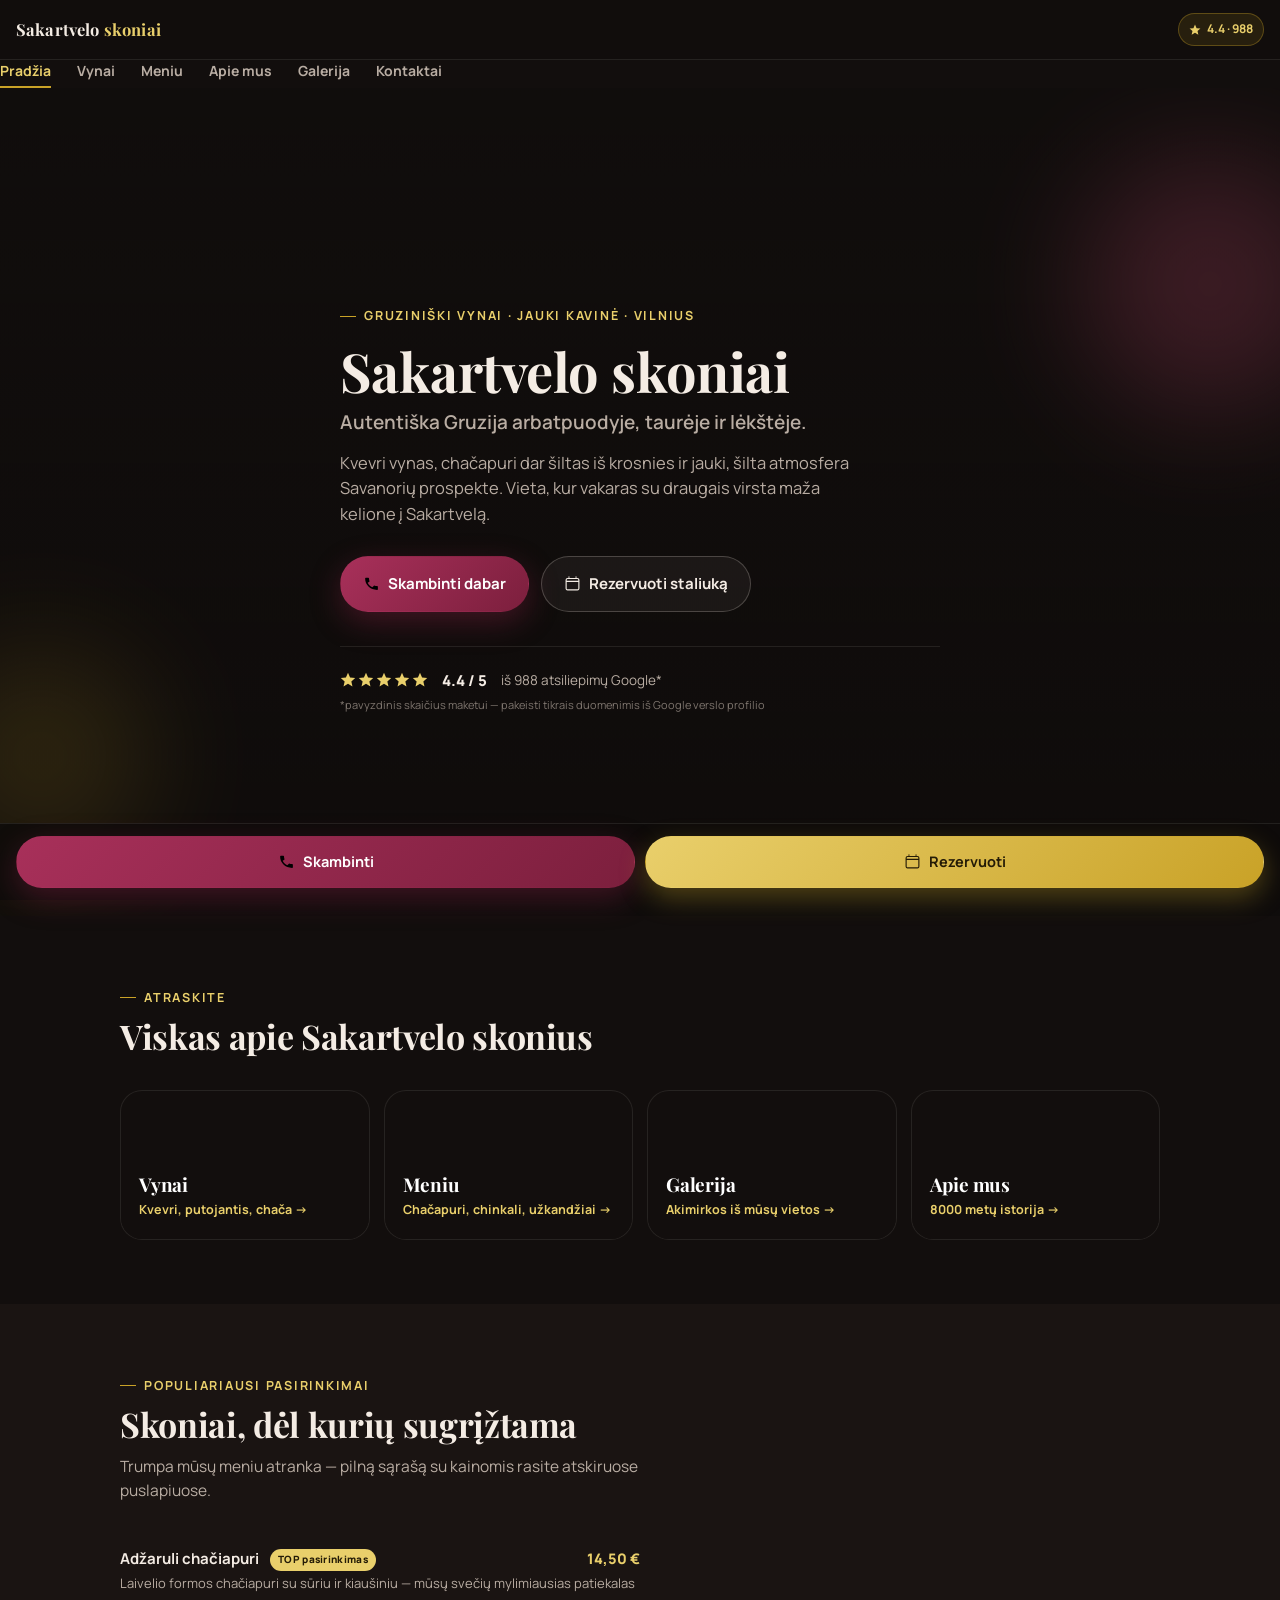
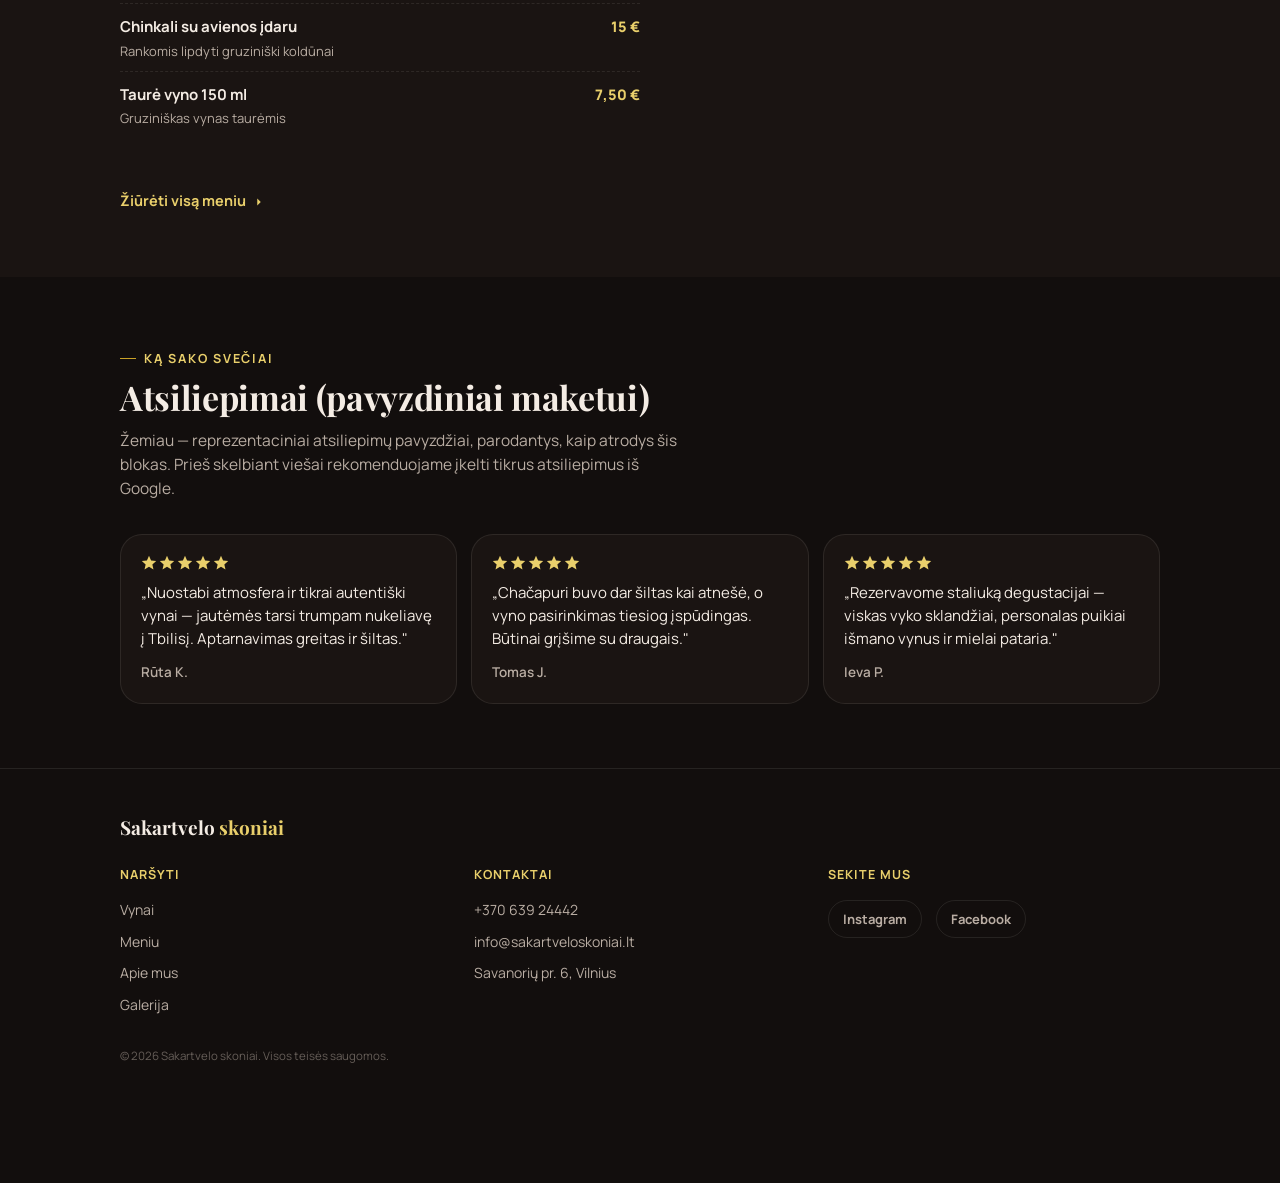
==== commit d82f5e12: "Add files via upload" ====
--- a/index.html
+++ b/index.html
@@ -99,25 +99,16 @@
   <div class="wrap">
     <div class="section-head reveal">
       <span class="eyebrow">Populiariausi pasirinkimai</span>
-      <h2>Vynas ir skoniai, dėl kurių sugrįžtama</h2>
-      <p>Trumpa mūsų meniu ir vynų atranka — pilną sąrašą su kainomis rasite atskiruose puslapiuose.</p>
+      <h2>Skoniai, dėl kurių sugrįžtama</h2>
+      <p>Trumpa mūsų meniu atranka — pilną sąrašą su kainomis rasite atskiruose puslapiuose.</p>
     </div>
-    <div class="menu-grid">
-      <div class="menu-card reveal">
-        <div class="photo"><img src="https://www.sakartveloskoniai.lt/wp-content/uploads/2023/03/KUZ07959-scaled.jpg" alt="Chačapuri – iliustracinė nuotrauka iš galerijos" loading="lazy"></div>
-        <span class="top-tag" style="position:static; align-self:flex-start;">TOP pasirinkimas</span>
-        <div class="row"><h3>Chačapuri „Adžarietiškas"</h3><span class="price">8,50 €</span></div>
-        <p>Šiltas duonos laivelis su sūriu ir kiaušiniu — mūsų svečių mylimiausias patiekalas.</p>
-      </div>
-      <div class="menu-card reveal">
-        <div class="photo"><img src="https://www.sakartveloskoniai.lt/wp-content/uploads/2023/03/dsc_7108-scaled.jpg" alt="Kvevri raudonasis vynas – nuotrauka iš galerijos" loading="lazy"></div>
-        <div class="row"><h3>Kvevri raudonasis (Saperavi)</h3><span class="price">6,50 € / taurė</span></div>
-        <p>Tradiciniu būdu moliniuose kvevri induose brandintas sausas raudonasis vynas.</p>
-      </div>
-      <div class="menu-card reveal">
-        <div class="photo"><img src="https://www.sakartveloskoniai.lt/wp-content/uploads/2023/03/sakartvelo-skoniai-scaled.jpg" alt="Vyno ir užkandžių rinkinys – nuotrauka iš galerijos" loading="lazy"></div>
-        <div class="row"><h3>Vyno & užkandžių rinkinys 2 asm.</h3><span class="price">39,00 €</span></div>
-        <p>Trys vyno taurės ir gruziniškų užkandžių lėkštė dviem — puikiai tinka pirmam pasimatymui su Sakartvelu.</p>
+    <div class="menu-columns" style="column-count:1; max-width:520px;">
+      <div class="menu-category reveal-fade">
+        <ul class="menu-list">
+          <li class="menu-row"><div class="mi-top"><span class="mi-name">Adžaruli chačiapuri <span class="top-tag">TOP pasirinkimas</span></span><span class="mi-price">14,50 €</span></div><div class="mi-desc">Laivelio formos chačiapuri su sūriu ir kiaušiniu — mūsų svečių mylimiausias patiekalas</div></li>
+          <li class="menu-row"><div class="mi-top"><span class="mi-name">Chinkali su avienos įdaru</span><span class="mi-price">15 €</span></div><div class="mi-desc">Rankomis lipdyti gruziniški koldūnai</div></li>
+          <li class="menu-row"><div class="mi-top"><span class="mi-name">Taurė vyno 150 ml</span><span class="mi-price">7,50 €</span></div><div class="mi-desc">Gruziniškas vynas taurėmis</div></li>
+        </ul>
       </div>
     </div>
     <a class="link-more reveal" href="meniu.html">Žiūrėti visą meniu <svg viewBox="0 0 24 24"><path d="M9 6l6 6-6 6"/></svg></a>
@@ -178,7 +169,7 @@
         </div>
       </div>
     </div>
-    <p class="fine">© 2026 Sakartvelo skoniai. Šis puslapis yra pasiūlymo prototipas.</p>
+    <p class="fine">© 2026 Sakartvelo skoniai. Visos teisės saugomos.</p>
   </div>
 </footer>
 
--- a/styles.css
+++ b/styles.css
@@ -299,6 +299,13 @@
 .js .reveal{opacity:0; transform:translateY(28px); transition:opacity .7s cubic-bezier(.2,.7,.3,1), transform .7s cubic-bezier(.2,.7,.3,1);}
 .js .reveal.is-visible{opacity:1; transform:translateY(0);}
 
+/* Opacity-only reveal variant — required for children of a CSS multi-column
+   container (.menu-columns): a `transform` on a multicol child is a known
+   Chromium/WebKit bug that fragments/mispositions the column content. */
+.reveal-fade{opacity:1;}
+.js .reveal-fade{opacity:0; transition:opacity .6s ease;}
+.js .reveal-fade.is-visible{opacity:1;}
+
 /* ---------- Section shared ---------- */
 section{padding:64px 0;}
 .section-head{margin-bottom:34px; max-width:560px;}
@@ -502,6 +509,44 @@
 .success-panel .check svg{width:26px; height:26px; fill:var(--gold-light);}
 .success-panel h3{font-size:20px; margin-bottom:8px;}
 .success-panel p{color:var(--text-muted); font-size:14.5px;}
+
+/* ---------- Full menu (text list, no photos) ---------- */
+.menu-columns{
+  column-count:1;
+  column-gap:44px;
+}
+@media (min-width:760px){ .menu-columns{column-count:2;} }
+.menu-category{
+  break-inside:avoid;
+  -webkit-column-break-inside:avoid;
+  margin-bottom:34px;
+  display:inline-block;
+  width:100%;
+}
+.menu-cat-title{
+  font-family:'Playfair Display', serif;
+  font-size:20px;
+  color:var(--gold-light);
+  margin-bottom:6px;
+  padding-bottom:8px;
+  border-bottom:1px solid var(--border);
+}
+.menu-cat-note{color:var(--text-muted); font-size:13px; margin-bottom:10px;}
+.menu-list{list-style:none;}
+.menu-row{padding:11px 0; border-bottom:1px dashed var(--border);}
+.menu-row:last-child{border-bottom:none;}
+.mi-top{display:flex; justify-content:space-between; align-items:baseline; gap:12px;}
+.mi-name{font-weight:700; font-size:15px;}
+.mi-name .top-tag{
+  display:inline-block; vertical-align:middle; margin-left:8px;
+  background:var(--gold-light); color:#241b06; font-size:10px; font-weight:800;
+  letter-spacing:0.03em; padding:3px 8px; border-radius:999px;
+}
+.mi-price{font-weight:800; color:var(--gold-light); white-space:nowrap; font-size:14.5px;}
+.mi-desc{color:var(--text-muted); font-size:13px; margin-top:3px; line-height:1.4;}
+.menu-footnote{
+  margin-top:8px; font-size:12.5px; color:var(--text-muted); font-style:italic;
+}
 
 /* ---------- Gallery page ---------- */
 .gallery-grid{
